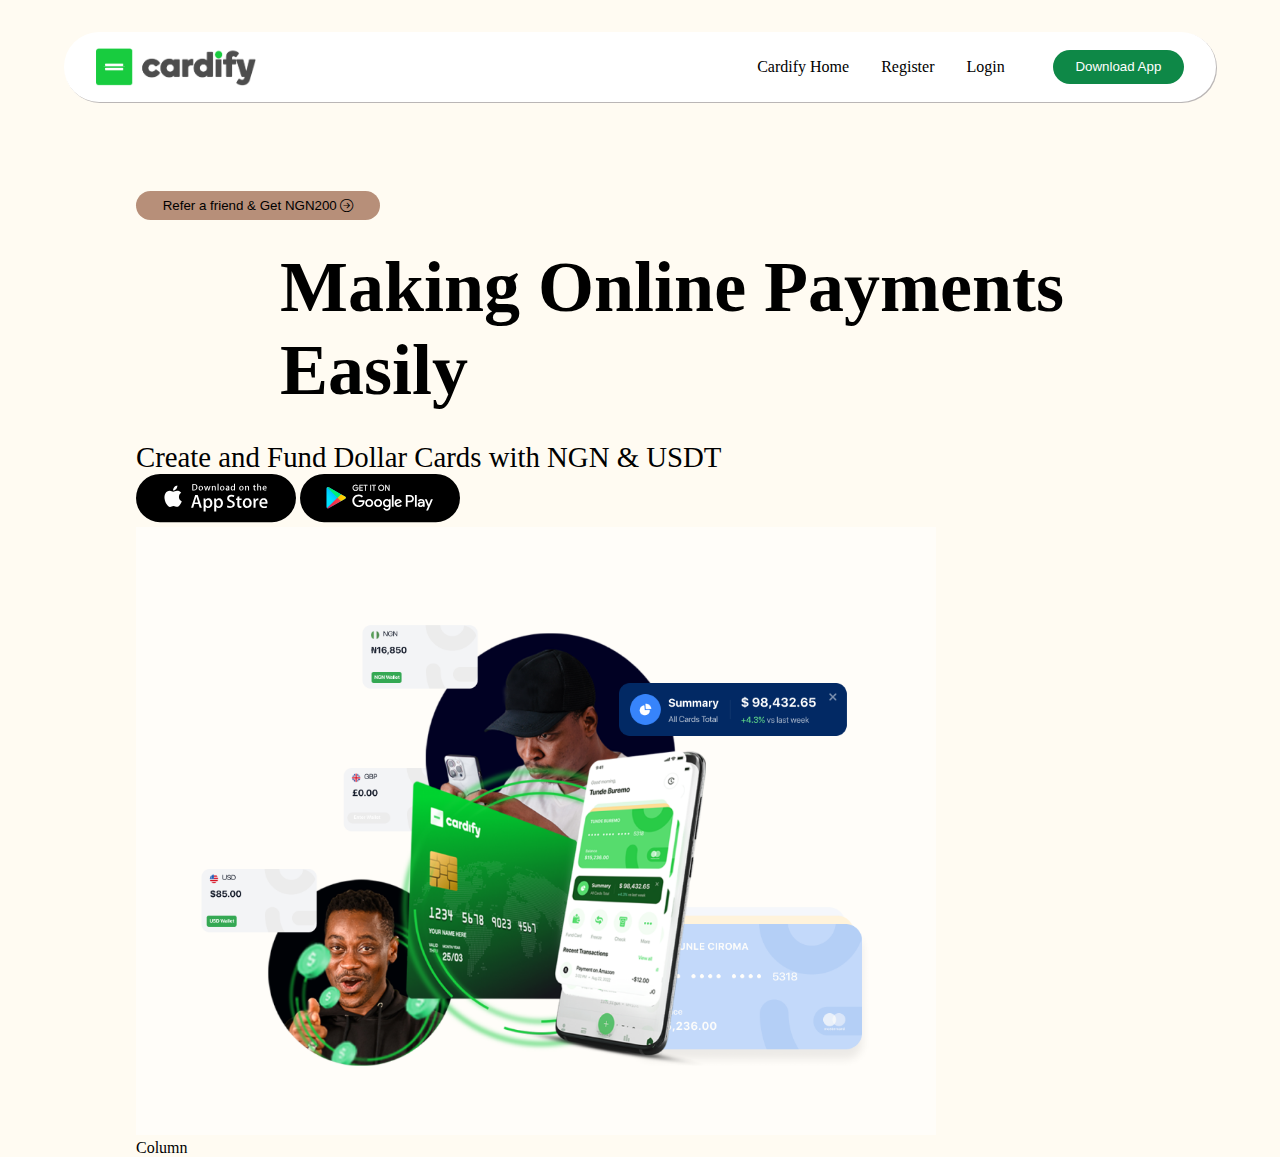
==== forth-page/index.html @ 116d10bc "cardfy project third update to git" ====
<!DOCTYPE html>
<html lang="en">
<head>
    <meta charset="UTF-8">
    <meta name="viewport" content="width=device-width, initial-scale=1.0">
    <title>Forth page</title>
    <link href="https://cdn.jsdelivr.net/npm/bootstrap@5.3.1/dist/css/bootstrap.min.css" rel="stylesheet" integrity="sha384-4bw+/aepP/YC94hEpVNVgiZdgIC5+VKNBQNGCHeKRQN+PtmoHDEXuppvnDJzQIu9" crossorigin="anonymous">
    <link rel="shortcut icon" href="../Images/footer-thumb2.png" type="image/x-icon">
    <link rel="stylesheet" href="https://cdn.jsdelivr.net/npm/bootstrap-icons@1.11.0/font/bootstrap-icons.css">
    <link rel="stylesheet" href="../CSS/forth-page.css">
    <link rel="stylesheet" href="../CSS/index-query.css">
</head>
<body style="background-color: rgb(255,251,242);">
    <header>
        <nav>
            <img src="../Images/Cardify Logo Variant.png" alt="">
            <div>
                <ul>
                    <li><a href="#">Cardify Home</a></li>
                    <li><a href="#">Register</a></li>
                    <li><a href="#">Login</a></li>
                </ul>
                <button>Download App</button>
                <i class="bi bi-filter-right fs-1" style="color: rgb(122, 188, 24);"></i>
            </div> 
        </nav>
    </header>
    <section class="sect-1">
        <div class="container text-center">
            <div class="row">
              <div class="col-12 column1">
                    <button >Refer a friend & Get NGN200 <i class="bi bi-arrow-right-circle fs-4"></i></button>
                    <h1 class="text-center">Making Online Payments Easily</h1>
                    <p>Create and Fund Dollar Cards with NGN & USDT</p>
                    <img src="../Images/Appstore.3.svg" class="me-4 mt-5" style="width: 10em;" alt="">
                    <img src="../Images/Google-play..svg" class="mt-5" style="width: 10em;" alt="">
                </div>
                <div id="page4-pix-container" class="col-12 column2">
                    <img src="../Images/page4-pix.png" class="mt-5" alt="">
              </div>
            </div>
              
              <div class="col">
                Column
              </div>
            </div>
          </div>
    </section>
</body>
<script src="https://cdn.jsdelivr.net/npm/bootstrap@5.3.1/dist/js/bootstrap.bundle.min.js" integrity="sha384-HwwvtgBNo3bZJJLYd8oVXjrBZt8cqVSpeBNS5n7C8IVInixGAoxmnlMuBnhbgrkm" crossorigin="anonymous"></script>
</html>
---- CSS/forth-page.css ----
* {
  padding: 0;
  margin: 0;
  list-style-type: none;
  box-sizing: border-box;
  text-decoration: none;
}

header nav {
  width: 90%;
  margin: 2em auto;
  background-color: #ffffff;
  padding: 1em 2em;
  border-radius: 3em;
  display: flex;
  align-items: center;
  justify-content: space-between;
  box-shadow: 1px 1px 0 0px rgb(186, 182, 182);
}
header nav img {
  width: 10em;
}
header nav div {
  display: flex;
  align-items: center;
  gap: 3em;
}
header nav div ul {
  display: flex;
  align-items: center;
  gap: 2em;
}
header nav div ul li a {
  color: rgb(0, 0, 0);
  text-decoration: none;
}
header nav div button {
  background-color: rgb(14, 136, 71);
  color: #ffffff;
  padding: 0.7em 1.7em;
  border: 0;
  border-radius: 2em;
}
header nav div .bi {
  display: none;
}

.sect-1 .container .row .column1 {
  margin-top: 4em;
}
.sect-1 .container .row .column1 button {
  border: 0;
  margin-bottom: 2em;
  background-color: rgb(183, 143, 121);
  padding: 0.5em 2em;
  border-radius: 2em;
}
.sect-1 .container .row .column1 button i {
  border: 0;
}
.sect-1 .container .row .column1 h1 {
  font-size: 5em;
  width: 14em;
  margin-left: 1.5em;
}
.sect-1 .container .row .column1 p {
  font-size: 1.8em;
  margin-top: 1em;
}
.sect-1 .container .row #page4-pix-container img {
  width: 50em;
}

@media (max-width: 1440px) {
  .sect-1 .container .row .column1 {
    margin-top: -4em;
  }
  .sect-1 .container .row .column1 h1 {
    margin-left: 2em !important;
    font-size: 4.5em;
    width: 12em;
  }
  .sect-1 .container .row .column1 p {
    font-size: 1.8em;
    margin-top: 1em;
  }
}
@media (max-width: 1200px) {
  .sect-1 .container .row .column1 {
    margin-top: -4em;
  }
  .sect-1 .container .row .column1 h1 {
    font-size: 3.5em;
    width: 15em;
  }
  .sect-1 .container .row .column1 p {
    font-size: 1.8em;
    margin-top: 1em;
  }
}
@media (max-width: 1025px) {
  .sect-1 .container .row .column1 {
    margin-top: -4em;
  }
  .sect-1 .container .row .column1 h1 {
    font-size: 4.5em;
    width: 12em;
    margin-left: -1px !important;
  }
  .sect-1 .container .row .column1 p {
    font-size: 1.8em;
    margin-top: 1em;
  }
}
@media (max-width: 800px) {
  nav {
    width: 80px;
    margin: auto;
  }
  .sect-1 .container .row .column1 {
    margin-top: -4em;
  }
  .sect-1 .container .row .column1 h1 {
    font-size: 4em;
    width: 10em;
    margin-left: -1px !important;
  }
  .sect-1 .container .row .column1 p {
    font-size: 1.8em;
    margin-top: 1em;
  }
  .sect-1 .container .row #page4-pix-container img {
    width: 30em;
  }
}
@media (max-width: 769px) {
  header nav {
    margin: 2em auto;
  }
  header nav img {
    width: 8em;
  }
  header nav div {
    display: flex;
    align-items: center;
    gap: 3em;
  }
  header nav div ul {
    display: none;
  }
  header nav div .bi {
    display: block;
  }
  .sect-1 .container .row .column1 {
    margin-top: 4em;
  }
  .sect-1 .container .row .column1 h1 {
    font-size: 3em;
    width: 12em;
  }
  .sect-1 .container .row .column1 p {
    font-size: 1.4em;
  }
  .sect-1 .container .row #page4-pix-container img {
    width: 35em;
  }
}
@media (max-width: 426px) {
  header nav {
    margin: 2em auto;
  }
  header nav img {
    width: 8em;
  }
  header nav div ul {
    display: none;
  }
  header nav div button {
    display: none;
  }
  header nav div .bi {
    display: block;
  }
  .sect-1 .container .row .column1 {
    margin-top: 4em;
  }
  .sect-1 .container .row .column1 h1 {
    font-size: 2em;
    width: 8em;
  }
  .sect-1 .container .row .column1 p {
    font-size: 1.4em;
  }
  .sect-1 .container .row #page4-pix-container img {
    width: 20em;
    margin-left: -2em;
  }
}
@media (max-width: 426px) {
  .sect-1 .container .row .column1 {
    margin-top: 4em;
  }
  .sect-1 .container .row .column1 button {
    width: 19em;
    margin-left: -3em;
  }
  .sect-1 .container .row .column1 h1 {
    font-size: 1.8em;
    width: 14em;
    margin-left: -3em !important;
  }
  .sect-1 .container .row .column1 p {
    font-size: 1em;
    width: 15em;
  }
  .sect-1 .container .row #page4-pix-container img {
    width: 15em;
    margin-left: -2em;
  }
}
@media (max-width: 426px) {
  .sect-1 .container .row .column1 {
    margin-top: 4em;
  }
  .sect-1 .container .row .column1 button {
    width: 15em;
    margin-left: -3em;
  }
  .sect-1 .container .row .column1 h1 {
    font-size: 1.8em;
    width: 10em;
    margin-left: -3em !important;
  }
  .sect-1 .container .row .column1 p {
    font-size: 1em;
    width: 10em;
  }
  .sect-1 .container .row #page4-pix-container img {
    width: 15em;
    margin-left: -2em;
  }
}
---- CSS/index-query.css ----
@media (max-width: 1440px) {
  section {
    width: 100%;
    margin: 12% auto 0;
    display: flex;
    align-items: center;
    justify-content: center;
    padding: 0 4em;
  }
  section .hero-col1 .hero-text-container h1 {
    font-size: 4em;
    font-weight: 600;
  }
  section .hero-col1 .hero-text-container p {
    font-size: 1.2em;
    line-height: 1.2;
    padding-top: 2em;
    text-justify: center;
  }
  section .hero-col1 .hero-text-container .google-store {
    width: 15em;
  }
  section .hero-col1 .hero-text-container .app-store {
    width: 15em;
  }
  section .hero-col1 .hero-btn {
    padding-top: 2em;
  }
  section .hero-col1 .hero-btn img {
    width: 15em;
  }
  section .hero-col1 .hero-btn .hero-btn2 {
    margin-left: 2em;
  }
  section .hero-col1 .msg-hero-icon-container {
    display: flex;
    gap: 10em;
    margin-top: 4em;
  }
  section .hero-col2 .hero-image {
    margin-top: -8%;
    width: 35em;
  }
  section .sect-inner .cards .card {
    width: 20em;
  }
  section .sect-inner .display-picture {
    width: 200em;
  }
  section .sect-inner .cards .card {
    width: 15em;
  }
  section .sect-inner .display-picture {
    width: 12em;
  }
  section .sect-inner .display-picture .card .card-body .gif {
    width: 30em;
  }
}
@media (max-width: 1382px) {
  section .sect-inner .cards .card {
    width: 20em;
  }
  section .sect-inner .display-picture {
    width: 80em;
  }
  section .sect-inner .display-picture .gif {
    width: 10em;
  }
}
@media (max-width: 1200px) {
  header nav {
    width: 95%;
  }
  section .hero-col2 {
    width: 30%;
    padding-top: 10em;
  }
}
@media (max-width: 1024px) {
  .alert {
    width: 100%;
  }
  header nav {
    min-width: 100%;
  }
  header nav .nav-links {
    padding-top: 1em;
  }
  section .row #section-2-col1 .hero-btn {
    display: flex;
  }
  section .row #section-2-col1 .hero-btn .google-store {
    width: 12em;
  }
  section .row #section-2-col1 .hero-btn .app-store {
    width: 12em;
  }
  section .img-fluid {
    padding-top: 5em;
  }
  section .sect-inner .cards .card {
    width: 15em;
  }
  section .sect-inner .display-picture {
    width: 12em;
  }
  section .sect-inner .display-picture .card .card-body .gif {
    width: 30em;
  }
  section .container .row col .wallet-pix {
    width: 10em;
  }
  section .container .sect-text .d-flex {
    gap: 1.5em;
    padding-top: 1.2em;
  }
}
@media (max-width: 910px) {
  header nav .nav-links :nth-of-type(4) {
    display: none;
  }
}
@media (max-width: 768px) {
  .alert {
    width: 100%;
  }
  header nav {
    width: 100%;
    margin: auto;
  }
  header nav .nav-links {
    display: none !important;
  }
  header nav .nav-btn-div {
    display: none;
  }
  header nav .nav-btn-div .nav-btn {
    margin-left: 50%;
  }
  header nav #nav-menu-bar {
    display: flex !important;
    gap: 5em;
  }
  section {
    width: 95%;
    margin: 0 auto;
  }
  section .row .section-2-col1 .hero-btn {
    display: flex;
  }
  section .row .section-2-col1 .hero-btn .google-store {
    width: 5em;
  }
  section .row .section-2-col1 .hero-btn .app-store {
    width: 5em;
  }
}
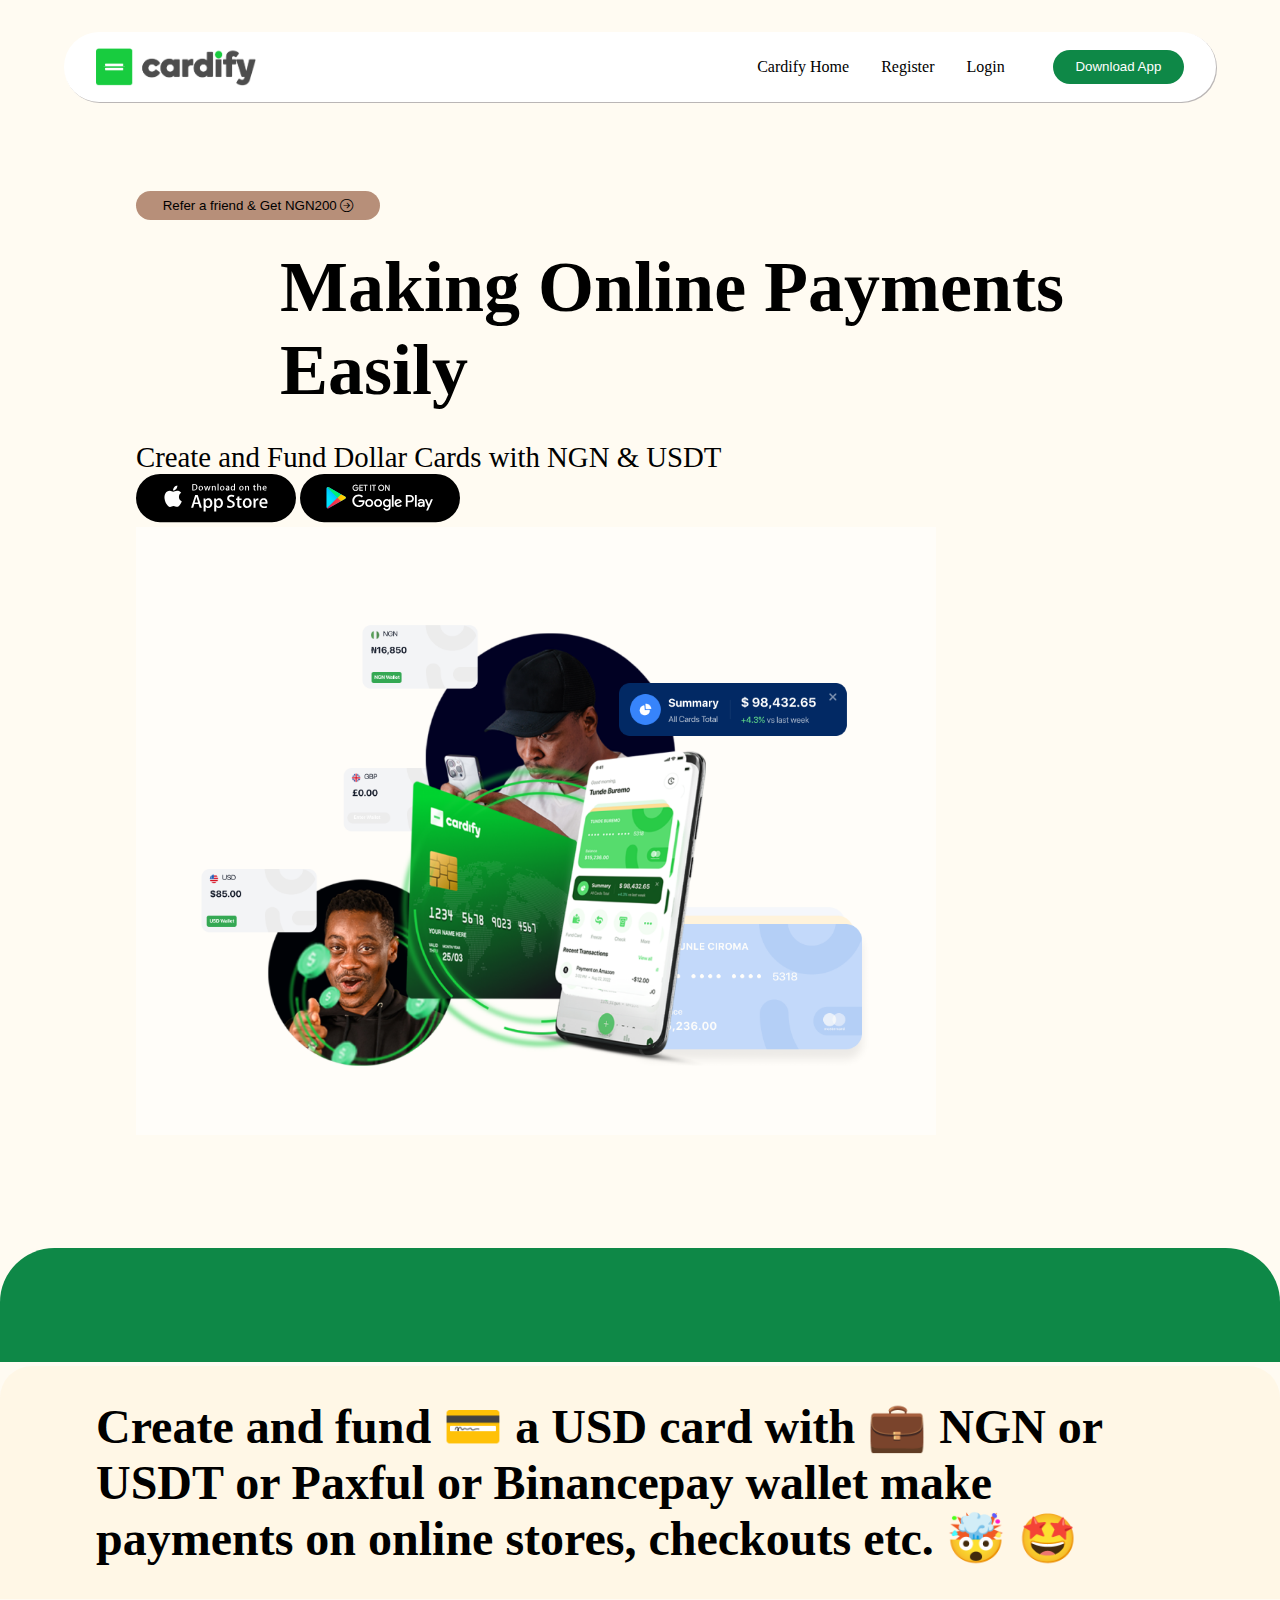
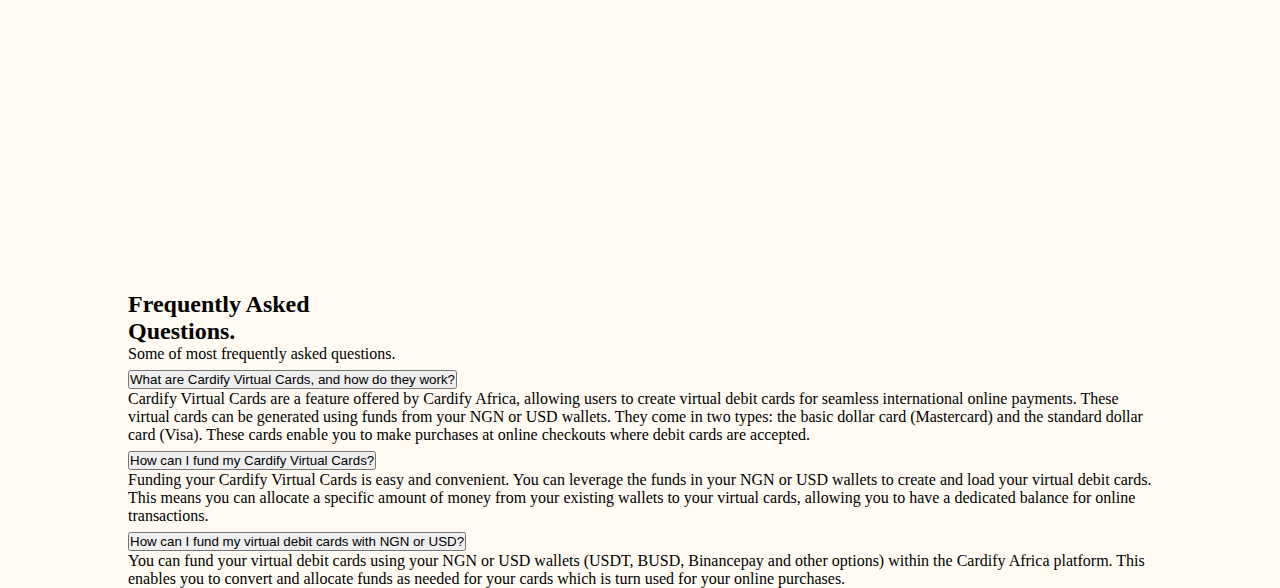
==== commit 27f0140d: "cardify project forth update to git" ====
--- a/forth-page/index.html
+++ b/forth-page/index.html
@@ -9,6 +9,7 @@
     <link rel="stylesheet" href="https://cdn.jsdelivr.net/npm/bootstrap-icons@1.11.0/font/bootstrap-icons.css">
     <link rel="stylesheet" href="../CSS/forth-page.css">
     <link rel="stylesheet" href="../CSS/index-query.css">
+    <link rel="stylesheet" href="https://cdnjs.cloudflare.com/ajax/libs/font-awesome/6.4.2/css/all.min.css" integrity="sha512-z3gLpd7yknf1YoNbCzqRKc4qyor8gaKU1qmn+CShxbuBusANI9QpRohGBreCFkKxLhei6S9CQXFEbbKuqLg0DA==" crossorigin="anonymous" referrerpolicy="no-referrer" />
 </head>
 <body style="background-color: rgb(255,251,242);">
     <header>
@@ -39,12 +40,72 @@
                     <img src="../Images/page4-pix.png" class="mt-5" alt="">
               </div>
             </div>
-              
+        </div>
+    </section>
+    <div class="col container-fluid sect-2">  
+        <marquee behavior="" direction="">
+            <strong><i class="bi bi-patch-check-fill"></i> Easiest way to spend online with NGN & USDT✨</strong>
+            <i class="bi bi-patch-check-fill"></i><strong> Pay subscriptions with USD card ✨</strong>
+            <strong><i class="bi bi-patch-check-fill"></i> Online bills with our dollar cards Store checkouts with Cardify ✨</strong>
+            <strong><i class="bi bi-patch-check-fill"></i> Refer an active friend and get earn 200NGN ✨✨</strong>
+            <strong><i class="bi bi-patch-check-fill"></i> Spend internationally with USD card ✨</strong>
+        </marquee>
+        <div class="marquee-container">
+            <h1 class="text-secondary justify-text">Create and <span class="text-success">fund</span> 💳 a USD card with 💼 NGN or USDT or Paxful or Binancepay wallet <span class="text-success">make payments</span><span class="text-dark"> on online stores, checkouts etc.</span> 🤯 🤩</h1>
+        </div>
+    </div>
+    <section>
+        <div class="container text-start">
+            <div class="row">
               <div class="col">
-                Column
+                <section class="sect-3">
+                    <div class="container text-start mt-5">
+                        <div class="row">
+                          <div class="col-12">
+                            <h2 class="display-5">Frequently Asked <br> Questions.</h2>
+                            <p class="fs-4">Some of most frequently asked questions.</p>
+                          </div>
+                          <div class="col-12">
+                            <div class="accordion accordion-flush" id="accordionFlushExample">
+                                <div class="accordion-item">
+                                  <h2 class="accordion-header">
+                                    <button class="accordion-button collapsed" type="button" data-bs-toggle="collapse" data-bs-target="#flush-collapseOne" aria-expanded="false" aria-controls="flush-collapseOne">
+                                        What are Cardify Virtual Cards, and how do they work?
+                                    </button>
+                                  </h2>
+                                  <div id="flush-collapseOne" class="accordion-collapse collapse" data-bs-parent="#accordionFlushExample">
+                                    <div class="accordion-body">Cardify Virtual Cards are a feature offered by Cardify Africa, allowing users to create virtual debit cards for seamless international online payments. These virtual cards can be generated using funds from your NGN or USD wallets. They come in two types: the basic dollar card (Mastercard) and the standard dollar card (Visa). These cards enable you to make purchases at online checkouts where debit cards are accepted.</div>
+                                  </div>
+                                </div>
+                                <div class="accordion-item">
+                                  <h2 class="accordion-header">
+                                    <button class="accordion-button collapsed" type="button" data-bs-toggle="collapse" data-bs-target="#flush-collapseTwo" aria-expanded="false" aria-controls="flush-collapseTwo">
+                                        How can I fund my Cardify Virtual Cards?
+                                    </button>
+                                  </h2>
+                                  <div id="flush-collapseTwo" class="accordion-collapse collapse" data-bs-parent="#accordionFlushExample">
+                                    <div class="accordion-body">Funding your Cardify Virtual Cards is easy and convenient. You can leverage the funds in your NGN or USD wallets to create and load your virtual debit cards. This means you can allocate a specific amount of money from your existing wallets to your virtual cards, allowing you to have a dedicated balance for online transactions.</div>
+                                  </div>
+                                </div>
+                                <div class="accordion-item">
+                                  <h2 class="accordion-header">
+                                    <button class="accordion-button collapsed" type="button" data-bs-toggle="collapse" data-bs-target="#flush-collapseThree" aria-expanded="false" aria-controls="flush-collapseThree">
+                                        How can I fund my virtual debit cards with NGN or USD?
+                                    </button>
+                                  </h2>
+                                  <div id="flush-collapseThree" class="accordion-collapse collapse" data-bs-parent="#accordionFlushExample">
+                                    <div class="accordion-body">You can fund your virtual debit cards using your NGN or USD wallets (USDT, BUSD, Binancepay and other options) within the Cardify Africa platform. This enables you to convert and allocate funds as needed for your cards which is turn used for your online purchases.</div>
+                                  </div>
+                                </div>
+                              </div>
+                          </div>
+                        </div>
+                    </div>
+                </section>
+            
               </div>
             </div>
-          </div>
+        </div>
     </section>
 </body>
 <script src="https://cdn.jsdelivr.net/npm/bootstrap@5.3.1/dist/js/bootstrap.bundle.min.js" integrity="sha384-HwwvtgBNo3bZJJLYd8oVXjrBZt8cqVSpeBNS5n7C8IVInixGAoxmnlMuBnhbgrkm" crossorigin="anonymous"></script>
--- a/CSS/forth-page.css
+++ b/CSS/forth-page.css
@@ -71,6 +71,30 @@
   width: 50em;
 }
 
+.sect-2 marquee {
+  margin-top: 4em;
+  background-color: rgb(14, 136, 71);
+  padding: 2em 3em 1em 3em;
+  color: #ffffff;
+  font-size: 1.7em;
+  border-top-right-radius: 2em;
+  border-top-left-radius: 2em;
+}
+.sect-2 .marquee-container {
+  padding: 2em 6em;
+  background-color: rgb(255, 247, 230);
+  border-top-right-radius: 2em;
+  border-top-left-radius: 2em;
+}
+.sect-2 .marquee-container h1 {
+  font-size: 3em;
+  text-justify: justify;
+}
+
+.sect-3 .container .row .column-2 .accordion {
+  padding-bottom: 2em;
+}
+
 @media (max-width: 1440px) {
   .sect-1 .container .row .column1 {
     margin-top: -4em;
@@ -164,6 +188,9 @@
   .sect-1 .container .row #page4-pix-container img {
     width: 35em;
   }
+  .accordion {
+    width: 100% !important;
+  }
 }
 @media (max-width: 426px) {
   header nav {
@@ -196,7 +223,7 @@
     margin-left: -2em;
   }
 }
-@media (max-width: 426px) {
+@media (max-width: 376px) {
   .sect-1 .container .row .column1 {
     margin-top: 4em;
   }
@@ -218,7 +245,7 @@
     margin-left: -2em;
   }
 }
-@media (max-width: 426px) {
+@media (max-width: 321px) {
   .sect-1 .container .row .column1 {
     margin-top: 4em;
   }
